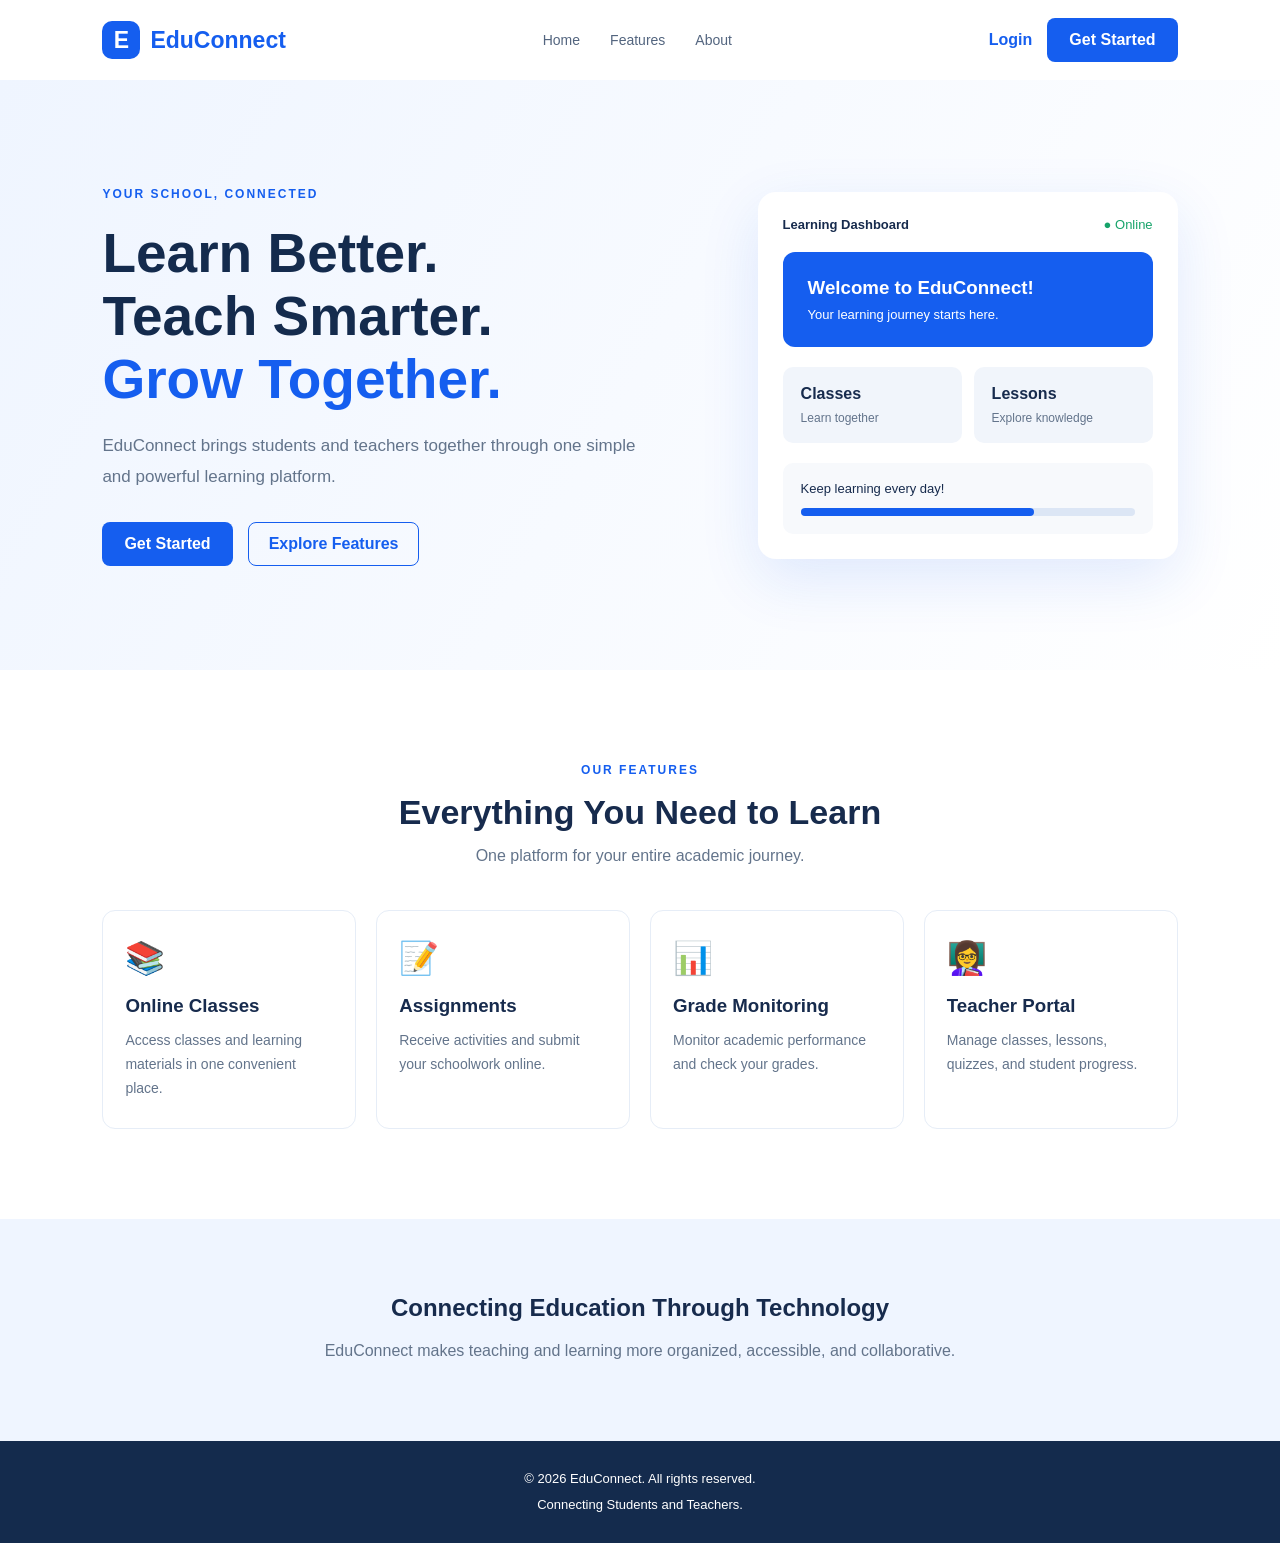
==== index.html @ eb2cf14e "Initial EduConnect upload" ====
<!DOCTYPE html>
<html lang="en">
<head>
    <meta charset="UTF-8">
    <meta name="viewport" content="width=device-width, initial-scale=1.0">

    <title>EduConnect | Learning Together</title>

    <link rel="stylesheet" href="css/style.css">
    <script src="js/app.js" defer></script>
</head>

<body>

    <!-- NAVIGATION -->
    <header class="navbar">
        <a href="index.html" class="logo">
            <span class="logo-icon">E</span>
            EduConnect
        </a>

        <nav>
            <a href="#home">Home</a>
            <a href="#features">Features</a>
            <a href="#about">About</a>
        </nav>

        <div class="nav-buttons">
            <a href="login.html" class="login-btn">Login</a>
            <a href="register.html" class="register-btn">
                Get Started
            </a>
        </div>
    </header>

    <!-- HERO SECTION -->
    <main>
        <section class="hero" id="home">

            <div class="hero-content">
                <span class="tagline">
                    YOUR SCHOOL, CONNECTED
                </span>

                <h1>
                    Learn Better.<br>
                    Teach Smarter.<br>
                    <span>Grow Together.</span>
                </h1>

                <p>
                    EduConnect brings students and teachers
                    together through one simple and powerful
                    learning platform.
                </p>

                <div class="hero-buttons">
                    <a href="register.html" class="primary-btn">
                        Get Started
                    </a>

                    <a href="#features" class="secondary-btn">
                        Explore Features
                    </a>
                </div>
            </div>

            <div class="hero-card">
                <div class="dashboard-preview">

                    <div class="preview-header">
                        <strong>Learning Dashboard</strong>
                        <span class="online">● Online</span>
                    </div>

                    <div class="welcome-box">
                        <h3>Welcome to EduConnect!</h3>
                        <p>Your learning journey starts here.</p>
                    </div>

                    <div class="preview-stats">
                        <div>
                            <strong>Classes</strong>
                            <span>Learn together</span>
                        </div>

                        <div>
                            <strong>Lessons</strong>
                            <span>Explore knowledge</span>
                        </div>
                    </div>

                    <div class="progress-box">
                        <p>Keep learning every day!</p>
                        <div class="progress-bar">
                            <div></div>
                        </div>
                    </div>

                </div>
            </div>

        </section>

        <!-- FEATURES -->
        <section class="features" id="features">

            <div class="section-heading">
                <span>OUR FEATURES</span>
                <h2>Everything You Need to Learn</h2>
                <p>
                    One platform for your entire academic journey.
                </p>
            </div>

            <div class="feature-grid">

                <div class="feature-card">
                    <div class="feature-icon">📚</div>
                    <h3>Online Classes</h3>
                    <p>
                        Access classes and learning materials
                        in one convenient place.
                    </p>
                </div>

                <div class="feature-card">
                    <div class="feature-icon">📝</div>
                    <h3>Assignments</h3>
                    <p>
                        Receive activities and submit
                        your schoolwork online.
                    </p>
                </div>

                <div class="feature-card">
                    <div class="feature-icon">📊</div>
                    <h3>Grade Monitoring</h3>
                    <p>
                        Monitor academic performance
                        and check your grades.
                    </p>
                </div>

                <div class="feature-card">
                    <div class="feature-icon">👩‍🏫</div>
                    <h3>Teacher Portal</h3>
                    <p>
                        Manage classes, lessons,
                        quizzes, and student progress.
                    </p>
                </div>

            </div>
        </section>

        <!-- ABOUT -->
        <section class="about" id="about">
            <h2>Connecting Education Through Technology</h2>

            <p>
                EduConnect makes teaching and learning
                more organized, accessible, and collaborative.
            </p>
        </section>

    </main>

    <!-- FOOTER -->
    <footer>
        <p>© 2026 EduConnect. All rights reserved.</p>
        <p>Connecting Students and Teachers.</p>
    </footer>

</body>
</html>
---- css/style.css ----
/* GENERAL SETTINGS */
* {
    margin: 0;
    padding: 0;
    box-sizing: border-box;
}

html {
    scroll-behavior: smooth;
}

body {
    font-family: Arial, sans-serif;
    color: #172b4d;
    background: #ffffff;
}

a {
    text-decoration: none;
}

/* NAVIGATION */
.navbar {
    height: 80px;
    padding: 0 8%;
    display: flex;
    align-items: center;
    justify-content: space-between;
    background: #ffffff;
    box-shadow: 0 2px 15px rgba(0,0,0,0.05);
}

.logo {
    display: flex;
    align-items: center;
    gap: 10px;
    color: #155eef;
    font-size: 23px;
    font-weight: bold;
}

.logo-icon {
    width: 38px;
    height: 38px;
    display: grid;
    place-items: center;
    background: #155eef;
    color: white;
    border-radius: 10px;
}

nav {
    display: flex;
    gap: 30px;
}

nav a {
    color: #53657f;
    font-size: 14px;
}

nav a:hover {
    color: #155eef;
}

.nav-buttons {
    display: flex;
    align-items: center;
    gap: 15px;
}

.login-btn {
    color: #155eef;
    font-weight: bold;
}

.register-btn,
.primary-btn {
    background: #155eef;
    color: white;
    padding: 13px 22px;
    border-radius: 8px;
    font-weight: bold;
}

/* HERO SECTION */
.hero {
    min-height: 590px;
    padding: 80px 8%;
    display: flex;
    align-items: center;
    justify-content: space-between;
    gap: 50px;
    background: linear-gradient(120deg, #eff5ff, #ffffff);
}

.hero-content {
    max-width: 540px;
}

.tagline,
.section-heading span {
    color: #155eef;
    font-size: 12px;
    font-weight: bold;
    letter-spacing: 2px;
}

.hero h1 {
    font-size: 55px;
    line-height: 1.15;
    margin: 20px 0;
    color: #142b4d;
}

.hero h1 span {
    color: #155eef;
}

.hero-content > p {
    color: #63748b;
    font-size: 17px;
    line-height: 1.8;
    margin-bottom: 30px;
}

.hero-buttons {
    display: flex;
    gap: 15px;
    align-items: center;
}

.secondary-btn {
    padding: 12px 20px;
    border: 1px solid #155eef;
    border-radius: 8px;
    color: #155eef;
    font-weight: bold;
}

/* DASHBOARD PREVIEW */
.hero-card {
    width: 420px;
    max-width: 100%;
    background: white;
    padding: 25px;
    border-radius: 18px;
    box-shadow: 0 20px 60px rgba(21,94,239,0.12);
}

.dashboard-preview {
    display: flex;
    flex-direction: column;
    gap: 20px;
}

.preview-header {
    display: flex;
    justify-content: space-between;
    font-size: 13px;
}

.online {
    color: #16a36a;
}

.welcome-box {
    background: #155eef;
    color: white;
    padding: 25px;
    border-radius: 12px;
}

.welcome-box p {
    margin-top: 8px;
    font-size: 13px;
}

.preview-stats {
    display: grid;
    grid-template-columns: 1fr 1fr;
    gap: 12px;
}

.preview-stats div {
    padding: 18px;
    background: #f1f5fb;
    border-radius: 10px;
}

.preview-stats strong,
.preview-stats span {
    display: block;
}

.preview-stats strong {
    margin-bottom: 8px;
}

.preview-stats span {
    font-size: 12px;
    color: #63748b;
}

.progress-box {
    padding: 18px;
    background: #f7f9fc;
    border-radius: 10px;
    font-size: 13px;
}

.progress-bar {
    height: 8px;
    background: #dce6f5;
    border-radius: 10px;
    margin-top: 12px;
}

.progress-bar div {
    height: 100%;
    width: 70%;
    background: #155eef;
    border-radius: 10px;
}

/* FEATURES */
.features {
    padding: 90px 8%;
}

.section-heading {
    text-align: center;
    margin-bottom: 45px;
}

.section-heading h2 {
    font-size: 34px;
    margin: 15px 0;
}

.section-heading p {
    color: #63748b;
}

.feature-grid {
    display: grid;
    grid-template-columns: repeat(4, 1fr);
    gap: 20px;
}

.feature-card {
    padding: 28px 22px;
    border: 1px solid #e6edf7;
    border-radius: 13px;
    transition: 0.3s;
}

.feature-card:hover {
    transform: translateY(-5px);
    box-shadow: 0 12px 30px rgba(21,94,239,0.10);
}

.feature-icon {
    font-size: 32px;
    margin-bottom: 18px;
}

.feature-card h3 {
    margin-bottom: 12px;
}

.feature-card p {
    color: #63748b;
    font-size: 14px;
    line-height: 1.7;
}

/* ABOUT */
.about {
    text-align: center;
    padding: 75px 10%;
    background: #eff5ff;
}

.about h2 {
    margin-bottom: 15px;
}

.about p {
    color: #63748b;
    line-height: 1.8;
}

/* FOOTER */
footer {
    padding: 25px;
    text-align: center;
    background: #142b4d;
    color: white;
    font-size: 13px;
    line-height: 2;
}

/* RESPONSIVE DESIGN */
@media (max-width: 900px) {
    .hero {
        flex-direction: column;
        align-items: flex-start;
    }

    .feature-grid {
        grid-template-columns: repeat(2, 1fr);
    }

    nav {
        display: none;
    }
}

@media (max-width: 550px) {
    .navbar {
        padding: 0 5%;
    }

    .logo {
        font-size: 18px;
    }

    .register-btn {
        padding: 10px;
        font-size: 12px;
    }

    .login-btn {
        font-size: 13px;
    }

    .hero {
        padding: 60px 6%;
    }

    .hero h1 {
        font-size: 40px;
    }

    .hero-buttons {
        flex-wrap: wrap;
    }

    .feature-grid {
        grid-template-columns: 1fr;
    }

    .section-heading h2 {
        font-size: 27px;
    }
}


/* =================================
   EDUCONNECT REGISTRATION PAGE
================================= */

.auth-page {
    min-height: 100vh;
    background: #eff5ff;
}

.auth-container {
    width: 100%;
    min-height: 100vh;
    display: flex;
    flex-direction: column;
    align-items: center;
    justify-content: center;
    padding: 35px 20px;
}

.auth-logo {
    display: flex;
    align-items: center;
    gap: 10px;
    margin-bottom: 25px;
    color: #155eef;
    font-size: 25px;
    font-weight: bold;
}

.auth-card {
    width: 100%;
    max-width: 460px;
    padding: 38px;
    background: white;
    border-radius: 16px;
    box-shadow: 0 15px 50px rgba(21,94,239,0.10);
}

.auth-heading {
    text-align: center;
    margin-bottom: 28px;
}

.auth-heading h1 {
    font-size: 27px;
    margin-bottom: 10px;
    color: #142b4d;
}

.auth-heading p {
    color: #63748b;
    font-size: 14px;
    line-height: 1.6;
}

.form-group {
    margin-bottom: 20px;
}

.form-group label {
    display: block;
    font-size: 14px;
    font-weight: bold;
    margin-bottom: 8px;
}

.form-group input {
    width: 100%;
    padding: 13px 14px;
    border: 1px solid #dce4ef;
    border-radius: 8px;
    outline: none;
    font-size: 14px;
}

.form-group input:focus {
    border-color: #155eef;
    box-shadow: 0 0 0 3px rgba(21,94,239,0.10);
}

.account-info {
    background: #eff5ff;
    border: 1px solid #dce8ff;
    border-radius: 9px;
    padding: 15px;
    margin-bottom: 22px;
    font-size: 13px;
    color: #155eef;
}

.account-info p {
    color: #63748b;
    line-height: 1.6;
    margin-top: 7px;
}

#registerButton {
    width: 100%;
    padding: 14px;
    background: #155eef;
    border: none;
    border-radius: 8px;
    color: white;
    font-size: 15px;
    font-weight: bold;
    cursor: pointer;
}

#registerButton:hover {
    background: #1049c7;
}

#registerButton:disabled {
    opacity: 0.6;
    cursor: not-allowed;
}

.form-message {
    margin-top: 15px;
    font-size: 13px;
    line-height: 1.6;
    text-align: center;
}

.form-message.success {
    color: #16804a;
}

.form-message.error {
    color: #d12f36;
}

.auth-footer {
    text-align: center;
    margin-top: 25px;
    font-size: 14px;
    color: #63748b;
}

.auth-footer a {
    color: #155eef;
    font-weight: bold;
}

.back-home {
    margin-top: 25px;
    color: #53657f;
    font-size: 13px;
}

@media (max-width: 500px) {
    .auth-card {
        padding: 25px 20px;
    }

    .auth-heading h1 {
        font-size: 23px;
    }
}


#schedule-form-card label {
    display: block;
    margin-top: 15px;
    margin-bottom: 6px;
    font-weight: bold;
}

#schedule-form-card input,
#schedule-form-card select {
    width: 100%;
    padding: 11px;
    border: 1px solid #cbd5e1;
    border-radius: 6px;
    margin-bottom: 8px;
}

#schedule-form-card button {
    background: #2563eb;
    color: white;
    border: none;
    padding: 12px 20px;
    border-radius: 6px;
    cursor: pointer;
    margin-top: 15px;
}

#schedule-form-card button:hover {
    background: #1d4ed8;
}


/* =================================
   ADMIN USER MANAGEMENT
================================= */

.admin-users-page {
    background: #f4f7fc;
    min-height: 100vh;
    padding: 30px;
}

.admin-users-header {
    display: flex;
    justify-content: space-between;
    align-items: center;
    background: #ffffff;
    padding: 20px 30px;
    border-radius: 12px;
    margin-bottom: 30px;
    box-shadow: 0 3px 15px rgba(0,0,0,0.05);
}

.admin-users-header h1 {
    color: #174ea6;
    margin: 0;
}

.admin-users-header a {
    background: #174ea6;
    color: white;
    padding: 11px 20px;
    border-radius: 7px;
    text-decoration: none;
}

.admin-users-header a:hover {
    background: #103b80;
}

.admin-users-content h2 {
    color: #1e293b;
    margin-bottom: 8px;
}

.admin-users-content > p {
    color: #64748b;
    margin-bottom: 25px;
}

.admin-users-card {
    background: white;
    padding: 25px;
    border-radius: 12px;
    box-shadow: 0 3px 15px rgba(0,0,0,0.05);
    overflow-x: auto;
}

.admin-users-card table {
    width: 100%;
    border-collapse: collapse;
}

.admin-users-card th {
    background: #f1f5fb;
    color: #334155;
    text-align: left;
    padding: 16px;
}

.admin-users-card td {
    padding: 16px;
    border-bottom: 1px solid #e2e8f0;
    color: #475569;
}

.admin-users-card tr:hover {
    background: #f8faff;
}

.admin-role {
    display: inline-block;
    padding: 6px 12px;
    border-radius: 20px;
    font-size: 12px;
    font-weight: bold;
    background: #e0edff;
    color: #174ea6;
}

#users-message {
    color: #64748b;
    margin-bottom: 15px;
}

@media (max-width: 768px) {
    .admin-users-page {
        padding: 15px;
    }

    .admin-users-header {
        padding: 18px;
        gap: 15px;
        flex-wrap: wrap;
    }

    .admin-users-card {
        padding: 12px;
    }

    .admin-users-card th,
    .admin-users-card td {
        padding: 12px;
        white-space: nowrap;
    }
}

/* ADMIN USER SEARCH */

.user-search {
    margin: 20px 0;
}

.user-search input {
    width: 100%;
    max-width: 400px;
    padding: 13px 16px;
    border: 1px solid #dbe3ef;
    border-radius: 8px;
    font-size: 14px;
    outline: none;
    box-sizing: border-box;
}

.user-search input:focus {
    border-color: #174ea6;
    box-shadow: 0 0 0 3px rgba(23, 78, 166, 0.1);
}


/* ROLE FILTER */

.user-search {
    display: flex;
    gap: 12px;
    flex-wrap: wrap;
    align-items: center;
}

.user-search select {
    padding: 13px 16px;
    border: 1px solid #dbe3ef;
    border-radius: 8px;
    font-size: 14px;
    background: white;
    color: #334155;
    cursor: pointer;
    outline: none;
}

.user-search select:focus {
    border-color: #174ea6;
    box-shadow: 0 0 0 3px rgba(23, 78, 166, 0.1);
}


/* USER STATISTICS CARDS */

.user-stats {
    display: grid;
    grid-template-columns: repeat(4, 1fr);
    gap: 20px;
    margin-bottom: 25px;
}

.user-stat-card {
    background: #ffffff;
    padding: 22px;
    border-radius: 12px;
    box-shadow: 0 3px 15px rgba(0,0,0,0.05);
    border-left: 4px solid #174ea6;
}

.user-stat-card h3 {
    color: #64748b;
    font-size: 14px;
    margin: 0 0 12px;
}

.user-stat-card p {
    color: #174ea6;
    font-size: 30px;
    font-weight: bold;
    margin: 0;
}

@media (max-width: 768px) {
    .user-stats {
        grid-template-columns: repeat(2, 1fr);
        gap: 12px;
    }
}


/* VIEW USER BUTTON */

.view-user-btn {
    background: #174ea6;
    color: white;
    border: none;
    padding: 9px 14px;
    border-radius: 7px;
    cursor: pointer;
    font-size: 13px;
    font-weight: 600;
}

.view-user-btn:hover {
    background: #103b80;
}


/* USER DETAILS MODAL */

.user-modal {
    position: fixed;
    inset: 0;
    background: rgba(15, 23, 42, 0.55);
    display: flex;
    justify-content: center;
    align-items: center;
    padding: 20px;
    z-index: 9999;
}

.user-modal[hidden] {
    display: none;
}

.user-modal-content {
    background: white;
    width: 100%;
    max-width: 480px;
    padding: 28px;
    border-radius: 14px;
    box-shadow: 0 15px 40px rgba(0,0,0,0.2);
}

.user-modal-header {
    display: flex;
    justify-content: space-between;
    align-items: center;
    margin-bottom: 22px;
}

.user-modal-header h2 {
    color: #174ea6;
    margin: 0;
}

.close-modal-btn {
    background: #f1f5f9;
    border: none;
    width: 34px;
    height: 34px;
    border-radius: 7px;
    font-size: 22px;
    cursor: pointer;
}

.user-detail-item {
    padding: 13px 0;
    border-bottom: 1px solid #e2e8f0;
}

.user-detail-item strong {
    color: #64748b;
    font-size: 13px;
}

.user-detail-item p {
    color: #1e293b;
    margin: 6px 0 0;
    font-weight: 600;
}


/* Admin User Role Management */

.role-select {
    padding: 9px 12px;
    border: 1px solid #d1d5db;
    border-radius: 6px;
    background: #ffffff;
    color: #1f2937;
    font-size: 14px;
    cursor: pointer;
    margin: 5px;
}

.role-select:focus {
    outline: none;
    border-color: #2563eb;
}

.view-user-btn {
    margin: 5px;
}
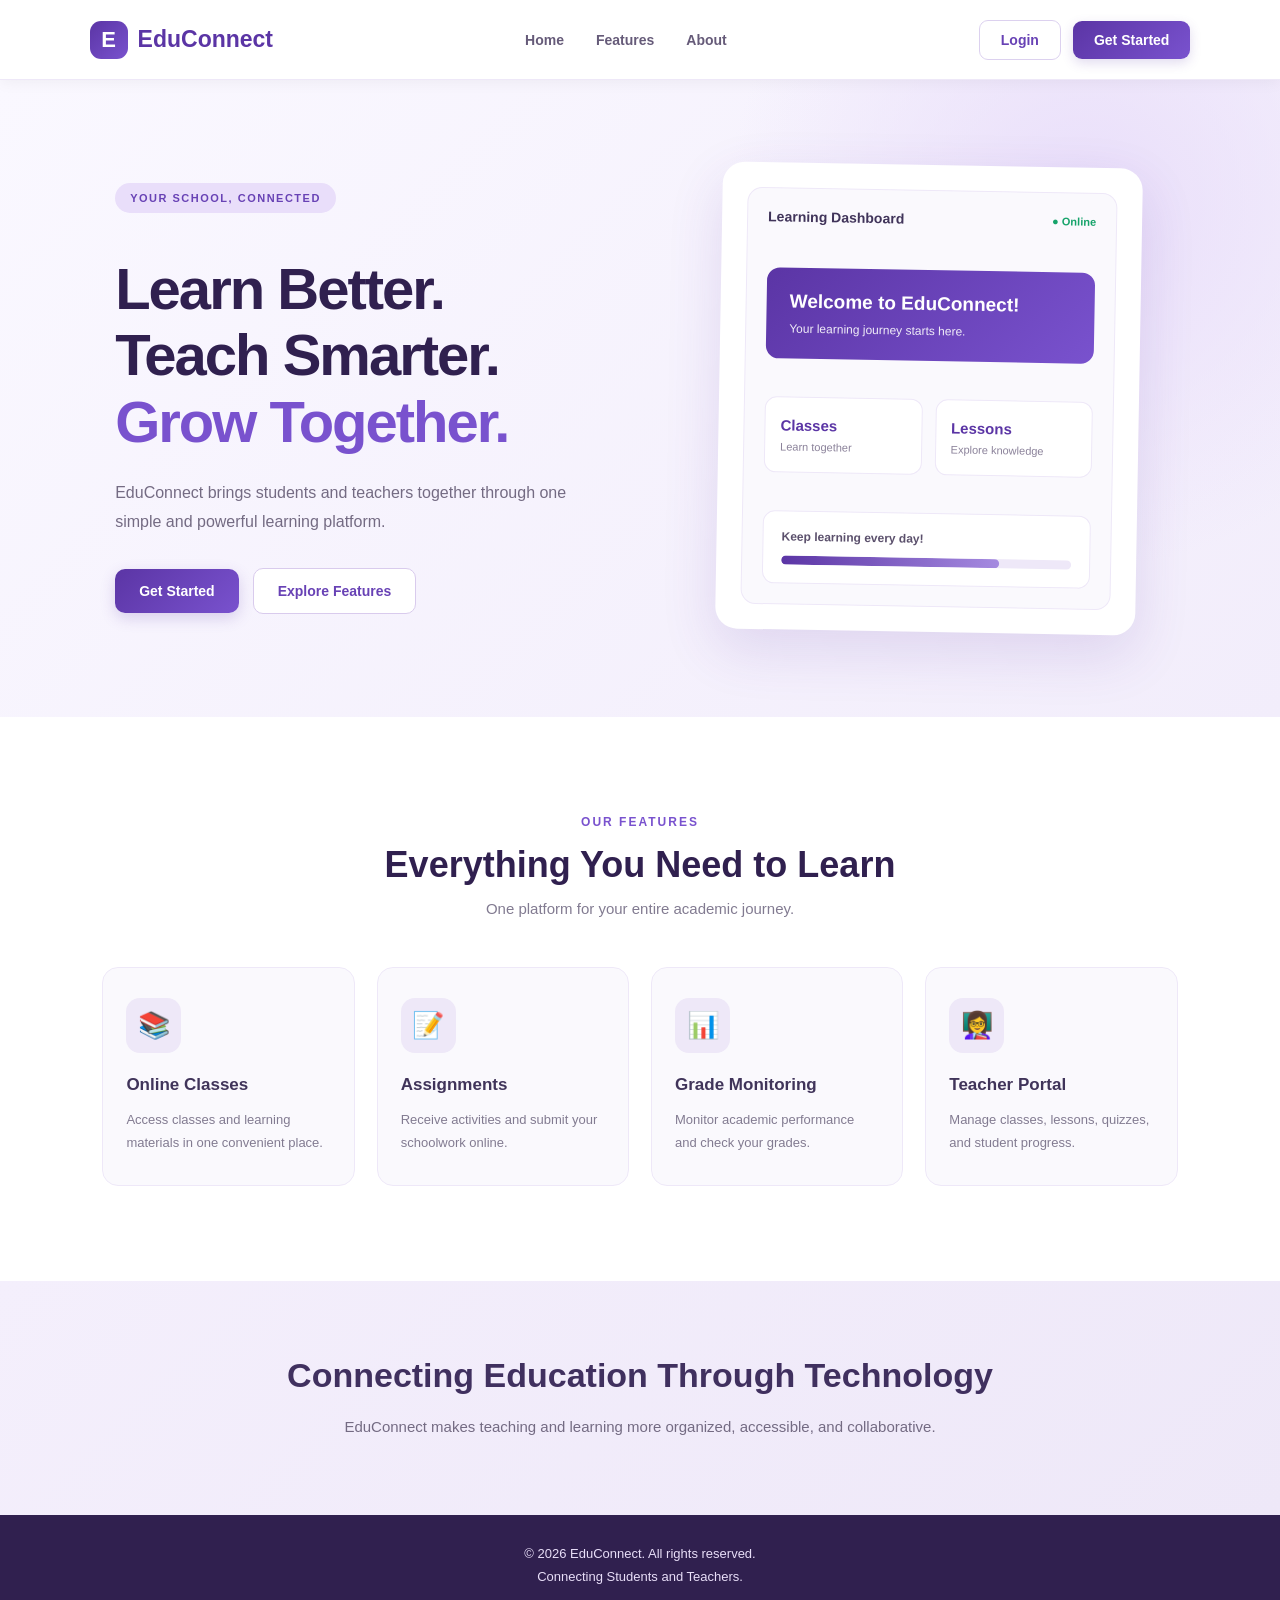
==== commit 27e8c9f6: "Update index.html" ====
--- a/index.html
+++ b/index.html
@@ -9,6 +9,593 @@
 
     <link rel="stylesheet" href="css/style.css">
     <script src="js/app.js" defer></script>
+
+    <style>
+        * {
+            box-sizing: border-box;
+            margin: 0;
+            padding: 0;
+        }
+
+        html {
+            scroll-behavior: smooth;
+            scroll-padding-top: 85px;
+        }
+
+        body {
+            font-family: Arial, sans-serif;
+            color: #30204f;
+            background: #ffffff;
+            overflow-x: hidden;
+        }
+
+        /* NAVIGATION */
+        .navbar {
+            width: 100%;
+            min-height: 76px;
+            padding: 15px 7%;
+            display: flex;
+            align-items: center;
+            justify-content: space-between;
+            gap: 25px;
+            background: rgba(255, 255, 255, 0.96);
+            border-bottom: 1px solid #eee8f8;
+            position: sticky;
+            top: 0;
+            z-index: 100;
+            backdrop-filter: blur(12px);
+        }
+
+        .logo {
+            display: flex;
+            align-items: center;
+            gap: 10px;
+            color: #5b35a5;
+            font-size: 23px;
+            font-weight: bold;
+            text-decoration: none;
+            white-space: nowrap;
+        }
+
+        .logo-icon {
+            width: 38px;
+            height: 38px;
+            display: flex;
+            align-items: center;
+            justify-content: center;
+            border-radius: 11px;
+            background: linear-gradient(135deg, #5b35a5, #7952ce);
+            color: white;
+            font-size: 22px;
+        }
+
+        .navbar nav {
+            display: flex;
+            align-items: center;
+            gap: 32px;
+        }
+
+        .navbar nav a {
+            color: #665b79;
+            text-decoration: none;
+            font-size: 14px;
+            font-weight: 600;
+            transition: 0.25s ease;
+        }
+
+        .navbar nav a:hover {
+            color: #7952ce;
+        }
+
+        .nav-buttons {
+            display: flex;
+            align-items: center;
+            gap: 12px;
+        }
+
+        .login-btn,
+        .register-btn {
+            padding: 11px 21px;
+            border-radius: 9px;
+            text-decoration: none;
+            font-size: 14px;
+            font-weight: bold;
+            transition: 0.25s ease;
+        }
+
+        .login-btn {
+            color: #6842b5;
+            border: 1px solid #dcd1ef;
+        }
+
+        .login-btn:hover {
+            background: #f5f0fc;
+        }
+
+        .register-btn {
+            color: white;
+            background: linear-gradient(135deg, #5b35a5, #7952ce);
+            box-shadow: 0 4px 12px rgba(91, 53, 165, 0.18);
+        }
+
+        .register-btn:hover,
+        .primary-btn:hover {
+            transform: translateY(-3px);
+            box-shadow: 0 8px 20px rgba(91, 53, 165, 0.25);
+        }
+
+        /* HERO */
+        .hero {
+            min-height: 610px;
+            padding: 85px 9%;
+            display: grid;
+            grid-template-columns: 1.1fr 0.9fr;
+            align-items: center;
+            gap: 60px;
+            background:
+                radial-gradient(circle at 85% 20%, #e9defa 0, transparent 30%),
+                linear-gradient(135deg, #faf8ff, #f2edfb);
+        }
+
+        .hero-content {
+            animation: fadeLeft 0.8s ease;
+        }
+
+        .tagline {
+            display: inline-block;
+            padding: 9px 15px;
+            margin-bottom: 23px;
+            border-radius: 30px;
+            background: #e9defa;
+            color: #6842b5;
+            font-size: 11px;
+            font-weight: bold;
+            letter-spacing: 1.5px;
+        }
+
+        .hero h1 {
+            color: #30204f;
+            font-size: clamp(38px, 5vw, 58px);
+            line-height: 1.15;
+            letter-spacing: -2px;
+            margin-bottom: 23px;
+        }
+
+        .hero h1 span {
+            color: #7952ce;
+        }
+
+        .hero-content > p {
+            max-width: 490px;
+            color: #746b83;
+            font-size: 16px;
+            line-height: 1.8;
+            margin-bottom: 32px;
+        }
+
+        .hero-buttons {
+            display: flex;
+            align-items: center;
+            flex-wrap: wrap;
+            gap: 14px;
+        }
+
+        .primary-btn,
+        .secondary-btn {
+            display: inline-block;
+            padding: 14px 24px;
+            border-radius: 10px;
+            text-decoration: none;
+            font-size: 14px;
+            font-weight: bold;
+            transition: 0.25s ease;
+        }
+
+        .primary-btn {
+            background: linear-gradient(135deg, #5b35a5, #7952ce);
+            color: white;
+            box-shadow: 0 5px 15px rgba(91, 53, 165, 0.2);
+        }
+
+        .secondary-btn {
+            color: #6842b5;
+            border: 1px solid #d9cbed;
+            background: white;
+        }
+
+        .secondary-btn:hover {
+            background: #f5f0fc;
+            transform: translateY(-2px);
+        }
+
+        /* DASHBOARD PREVIEW */
+        .hero-card {
+            padding: 25px;
+            border-radius: 22px;
+            background: white;
+            box-shadow: 0 20px 55px rgba(91, 53, 165, 0.14);
+            animation: fadeRight 0.9s ease;
+            transform: rotate(1deg);
+            transition: 0.35s ease;
+        }
+
+        .hero-card:hover {
+            transform: rotate(0deg) translateY(-7px);
+        }
+
+        .dashboard-preview {
+            padding: 20px;
+            border-radius: 15px;
+            background: #faf9fd;
+            border: 1px solid #eee8f8;
+        }
+
+        .preview-header {
+            display: flex;
+            justify-content: space-between;
+            align-items: center;
+            gap: 10px;
+            margin-bottom: 23px;
+            color: #40345a;
+            font-size: 14px;
+        }
+
+        .online {
+            color: #16a36a;
+            font-size: 11px;
+            font-weight: bold;
+        }
+
+        .welcome-box {
+            padding: 23px;
+            border-radius: 13px;
+            background: linear-gradient(135deg, #5b35a5, #7952ce);
+            color: white;
+            margin-bottom: 18px;
+        }
+
+        .welcome-box h3 {
+            font-size: 19px;
+            margin-bottom: 9px;
+        }
+
+        .welcome-box p {
+            font-size: 12px;
+            opacity: 0.9;
+        }
+
+        .preview-stats {
+            display: grid;
+            grid-template-columns: 1fr 1fr;
+            gap: 13px;
+            margin-bottom: 18px;
+        }
+
+        .preview-stats div {
+            padding: 19px 15px;
+            border-radius: 12px;
+            background: white;
+            border: 1px solid #eee8f8;
+        }
+
+        .preview-stats strong {
+            display: block;
+            color: #5b35a5;
+            font-size: 15px;
+            margin-bottom: 7px;
+        }
+
+        .preview-stats span {
+            color: #8b829a;
+            font-size: 11px;
+        }
+
+        .progress-box {
+            padding: 18px;
+            border-radius: 12px;
+            background: white;
+            border: 1px solid #eee8f8;
+        }
+
+        .progress-box p {
+            color: #5b506c;
+            font-size: 12px;
+            font-weight: bold;
+            margin-bottom: 12px;
+        }
+
+        .progress-bar {
+            height: 9px;
+            background: #eee8f8;
+            border-radius: 20px;
+            overflow: hidden;
+        }
+
+        .progress-bar div {
+            width: 75%;
+            height: 100%;
+            border-radius: 20px;
+            background: linear-gradient(90deg, #5b35a5, #a58ae0);
+            animation: progressLoad 1.5s ease;
+        }
+
+        /* FEATURES */
+        .features {
+            padding: 95px 8%;
+            background: #ffffff;
+        }
+
+        .section-heading {
+            text-align: center;
+            margin-bottom: 50px;
+        }
+
+        .section-heading > span {
+            color: #7952ce;
+            font-size: 12px;
+            font-weight: bold;
+            letter-spacing: 2px;
+        }
+
+        .section-heading h2 {
+            color: #30204f;
+            font-size: clamp(27px, 4vw, 36px);
+            margin: 14px 0;
+        }
+
+        .section-heading p {
+            color: #827b91;
+            font-size: 15px;
+        }
+
+        .feature-grid {
+            display: grid;
+            grid-template-columns: repeat(4, 1fr);
+            gap: 22px;
+        }
+
+        .feature-card {
+            padding: 30px 23px;
+            border-radius: 16px;
+            background: #faf9fd;
+            border: 1px solid #eee8f8;
+            transition: 0.3s ease;
+            animation: fadeUp 0.7s ease both;
+        }
+
+        .feature-card:nth-child(2) {
+            animation-delay: 0.1s;
+        }
+
+        .feature-card:nth-child(3) {
+            animation-delay: 0.2s;
+        }
+
+        .feature-card:nth-child(4) {
+            animation-delay: 0.3s;
+        }
+
+        .feature-card:hover {
+            transform: translateY(-8px);
+            border-color: #cbb9eb;
+            box-shadow: 0 12px 30px rgba(91, 53, 165, 0.1);
+        }
+
+        .feature-icon {
+            width: 55px;
+            height: 55px;
+            display: flex;
+            align-items: center;
+            justify-content: center;
+            border-radius: 14px;
+            background: #eee8f8;
+            font-size: 26px;
+            margin-bottom: 22px;
+        }
+
+        .feature-card h3 {
+            color: #40345a;
+            font-size: 17px;
+            margin-bottom: 13px;
+        }
+
+        .feature-card p {
+            color: #827b91;
+            font-size: 13px;
+            line-height: 1.8;
+        }
+
+        /* ABOUT */
+        .about {
+            padding: 75px 20px;
+            text-align: center;
+            background: linear-gradient(135deg, #f4effc, #eee8f8);
+        }
+
+        .about h2 {
+            color: #40305f;
+            font-size: clamp(25px, 4vw, 34px);
+            margin-bottom: 18px;
+        }
+
+        .about p {
+            max-width: 650px;
+            margin: auto;
+            color: #746b83;
+            font-size: 15px;
+            line-height: 1.8;
+        }
+
+        /* FOOTER */
+        footer {
+            padding: 27px 20px;
+            text-align: center;
+            background: #30204f;
+            color: #e8def8;
+        }
+
+        footer p {
+            font-size: 13px;
+            line-height: 1.8;
+        }
+
+        /* ANIMATIONS */
+        @keyframes fadeUp {
+            from {
+                opacity: 0;
+                transform: translateY(25px);
+            }
+            to {
+                opacity: 1;
+                transform: translateY(0);
+            }
+        }
+
+        @keyframes fadeLeft {
+            from {
+                opacity: 0;
+                transform: translateX(-30px);
+            }
+            to {
+                opacity: 1;
+                transform: translateX(0);
+            }
+        }
+
+        @keyframes fadeRight {
+            from {
+                opacity: 0;
+                transform: translateX(30px);
+            }
+            to {
+                opacity: 1;
+                transform: translateX(0);
+            }
+        }
+
+        @keyframes progressLoad {
+            from {
+                width: 0;
+            }
+            to {
+                width: 75%;
+            }
+        }
+
+        /* RESPONSIVE */
+        @media (max-width: 1000px) {
+            .hero {
+                padding: 70px 6%;
+                gap: 35px;
+            }
+
+            .feature-grid {
+                grid-template-columns: repeat(2, 1fr);
+            }
+        }
+
+        @media (max-width: 700px) {
+            .navbar {
+                padding: 15px 5%;
+                flex-wrap: wrap;
+                gap: 15px;
+            }
+
+            .navbar nav {
+                order: 3;
+                width: 100%;
+                justify-content: center;
+                gap: 25px;
+                padding-top: 8px;
+            }
+
+            .nav-buttons {
+                gap: 8px;
+            }
+
+            .login-btn,
+            .register-btn {
+                padding: 10px 13px;
+                font-size: 12px;
+            }
+
+            .hero {
+                grid-template-columns: 1fr;
+                padding: 65px 7%;
+                text-align: center;
+            }
+
+            .hero-content > p {
+                margin-left: auto;
+                margin-right: auto;
+            }
+
+            .hero-buttons {
+                justify-content: center;
+            }
+
+            .hero-card {
+                max-width: 480px;
+                width: 100%;
+                margin: 10px auto 0;
+            }
+
+            .features {
+                padding: 70px 6%;
+            }
+        }
+
+        @media (max-width: 480px) {
+            .logo {
+                font-size: 19px;
+            }
+
+            .logo-icon {
+                width: 33px;
+                height: 33px;
+                font-size: 19px;
+            }
+
+            .navbar nav {
+                gap: 20px;
+            }
+
+            .navbar nav a {
+                font-size: 12px;
+            }
+
+            .hero h1 {
+                letter-spacing: -1px;
+            }
+
+            .hero-content > p {
+                font-size: 14px;
+            }
+
+            .feature-grid {
+                grid-template-columns: 1fr;
+            }
+
+            .feature-card {
+                padding: 25px;
+            }
+
+            .preview-stats {
+                gap: 8px;
+            }
+        }
+
+        @media (prefers-reduced-motion: reduce) {
+            *,
+            *::before,
+            *::after {
+                animation-duration: 0.01ms !important;
+                animation-iteration-count: 1 !important;
+                transition-duration: 0.01ms !important;
+                scroll-behavior: auto !important;
+            }
+        }
+    </style>
 </head>
 
 <body>
--- a/css/style.css
+++ b/css/style.css
@@ -301,6 +301,24 @@
     font-size: 13px;
     line-height: 2;
 }
+
+.delete-notification-button {
+    background: #dc2626;
+    padding: 9px 15px;
+    margin-top: 12px;
+    margin-left: 8px;
+}
+
+.delete-notification-button:hover {
+    background: #b91c1c;
+}
+
+.notification-actions {
+    display: flex;
+    flex-wrap: wrap;
+    gap: 8px;
+}
+
 
 /* RESPONSIVE DESIGN */
 @media (max-width: 900px) {
